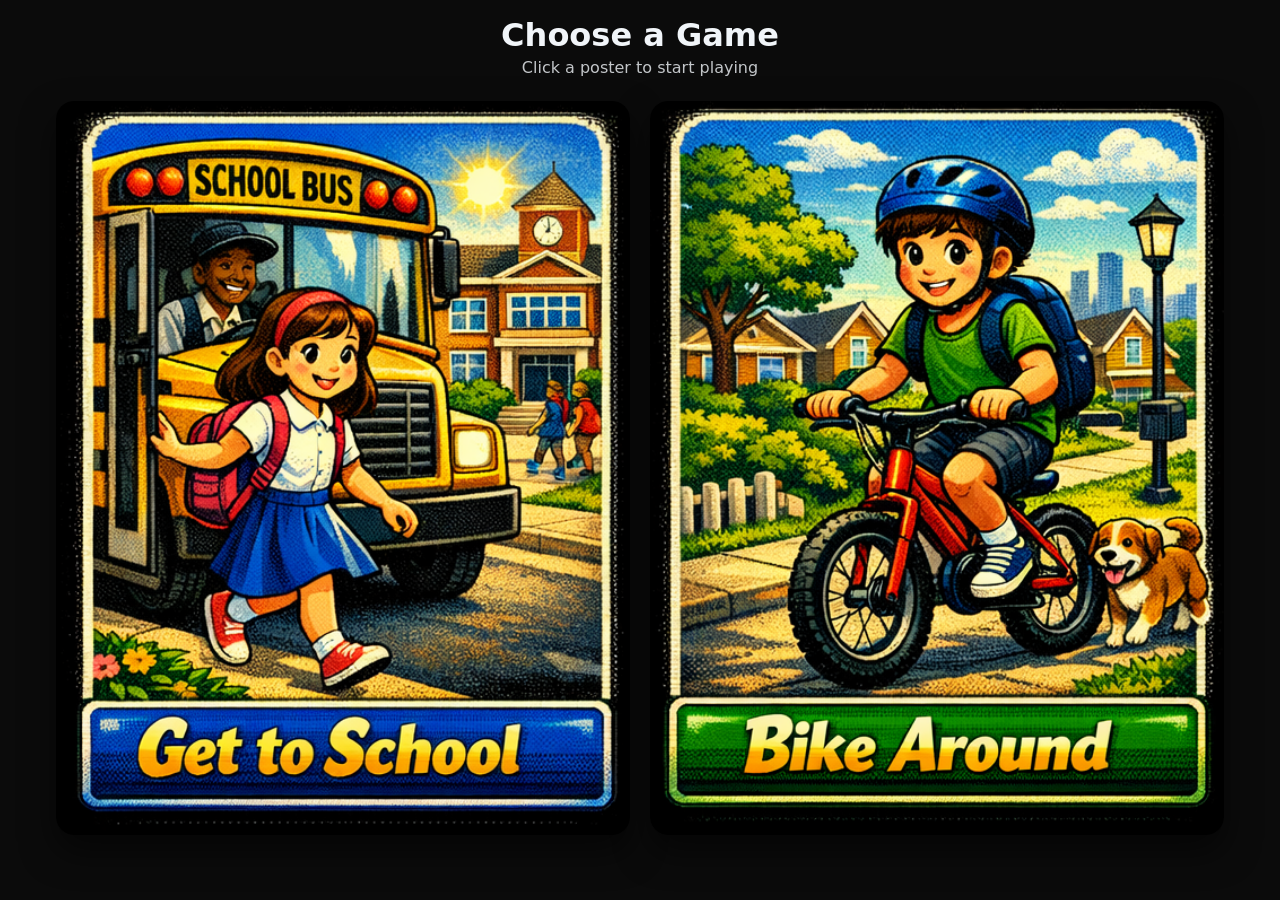
==== index.html @ 7fca69fd "added main page" ====
<!doctype html>
<html lang="en">
<head>
  <meta charset="utf-8" />
  <meta name="viewport" content="width=device-width, initial-scale=1" />
  <title>Vibe Games</title>

  <style>
    :root {
      --bg: #0b0b0b;
      --card: #111;
      --text: #f1f5f9;
      --gap: 1.25rem;
      --radius: 18px;
      --shadow: 0 16px 34px rgba(0,0,0,.55);
      --blue: #3b82f6;
      --green: #22c55e;
    }

    * { box-sizing: border-box; }

    html, body {
      margin: 0;
      min-height: 100%;
      background: var(--bg);
      color: var(--text);
      font-family: system-ui, -apple-system, Segoe UI, Roboto, Helvetica, Arial, sans-serif;
    }

    header {
      text-align: center;
      padding: 1rem 1rem 0.5rem;
    }

    header h1 {
      margin: 0 0 .25rem;
      font-weight: 800;
    }

    header p {
      margin: 0;
      opacity: 0.8;
    }

    main {
      width: min(1200px, 100%);
      margin: 0 auto;
      padding: 1rem 1rem 2rem;
      display: grid;
      grid-template-columns: repeat(auto-fit, minmax(360px, 1fr));
      gap: var(--gap);
      align-items: start;
    }

    .card {
      background: var(--card);
      border-radius: var(--radius);
      box-shadow: var(--shadow);
      overflow: hidden;
      display: flex;
      flex-direction: column;
    }

    /* Image is shown fully: no crop, no fixed height */
    .poster {
      display: block;
      width: 100%;
      height: auto;
    }

    .school { background: linear-gradient(#60a5fa, var(--blue)); }
    .bike   { background: linear-gradient(#34d399, var(--green)); }
  </style>
</head>

<body>
  <header>
    <h1>Choose a Game</h1>
    <p>Click a poster to start playing</p>
  </header>
  <main>
    <article class="card">
      <a href="/get-to-school">
        <img
          src="school.png"
          alt="Get to School"
          class="poster">
      </a>
    </article>
    <article class="card">
      <a href="/bike-around">
        <img
          src="bike.png"
          alt="Bike Around"
          class="poster">
      </a>
    </article>
  </main>
</body>
</html>
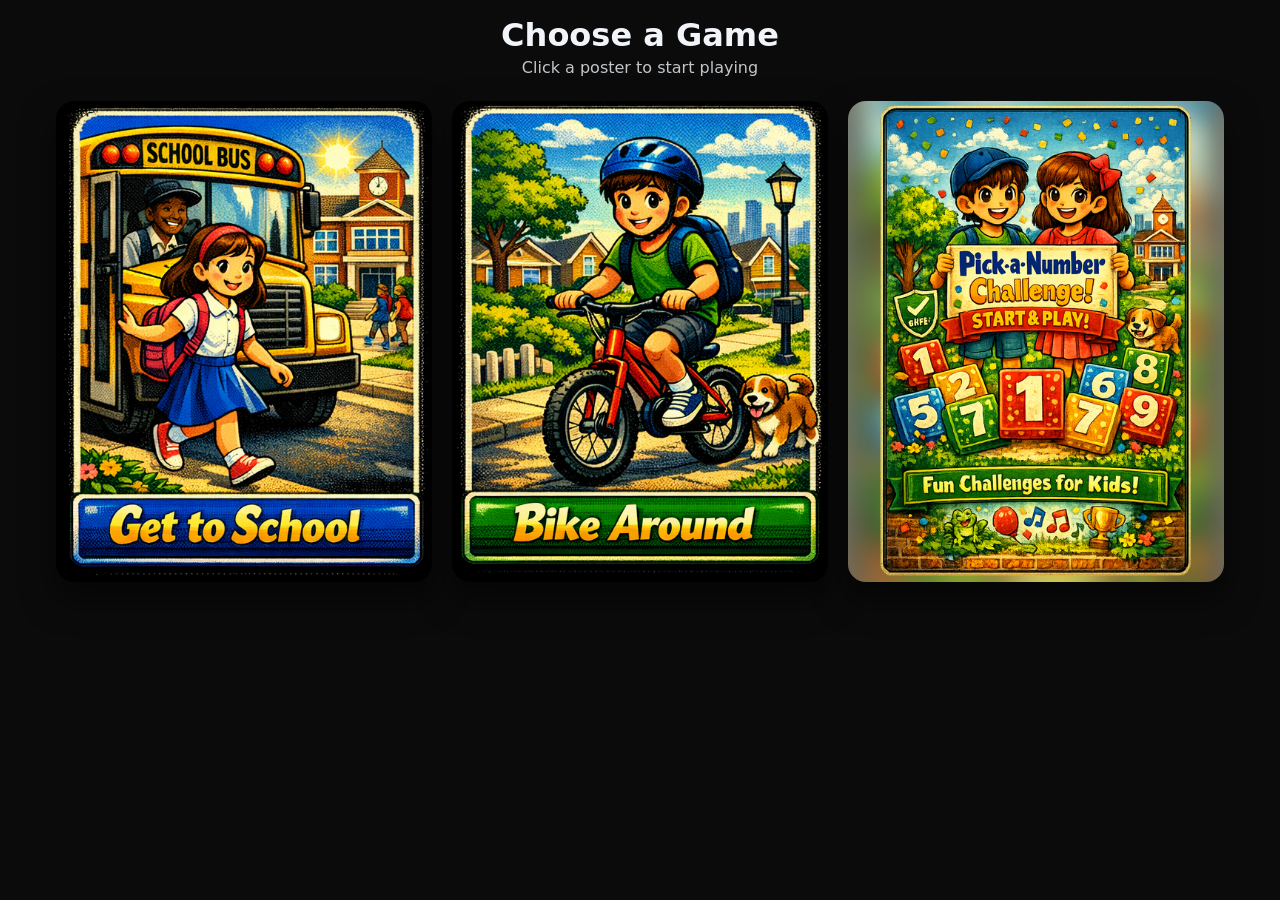
==== commit 4eff68cd: "added a new game" ====
--- a/index.html
+++ b/index.html
@@ -80,7 +80,7 @@
   </header>
   <main>
     <article class="card">
-      <a href="/get-to-school">
+      <a href="/vibe-games/get-to-school">
         <img
           src="school.png"
           alt="Get to School"
@@ -88,13 +88,21 @@
       </a>
     </article>
     <article class="card">
-      <a href="/bike-around">
+      <a href="/vibe-games/bike-around">
         <img
           src="bike.png"
           alt="Bike Around"
           class="poster">
       </a>
     </article>
+    <article class="card">
+      <a href="/vibe-games/consequences">
+        <img
+          src="consequences.png"
+          alt="Consequences"
+          class="poster">
+      </a>
+    </article>
   </main>
 </body>
 </html>
